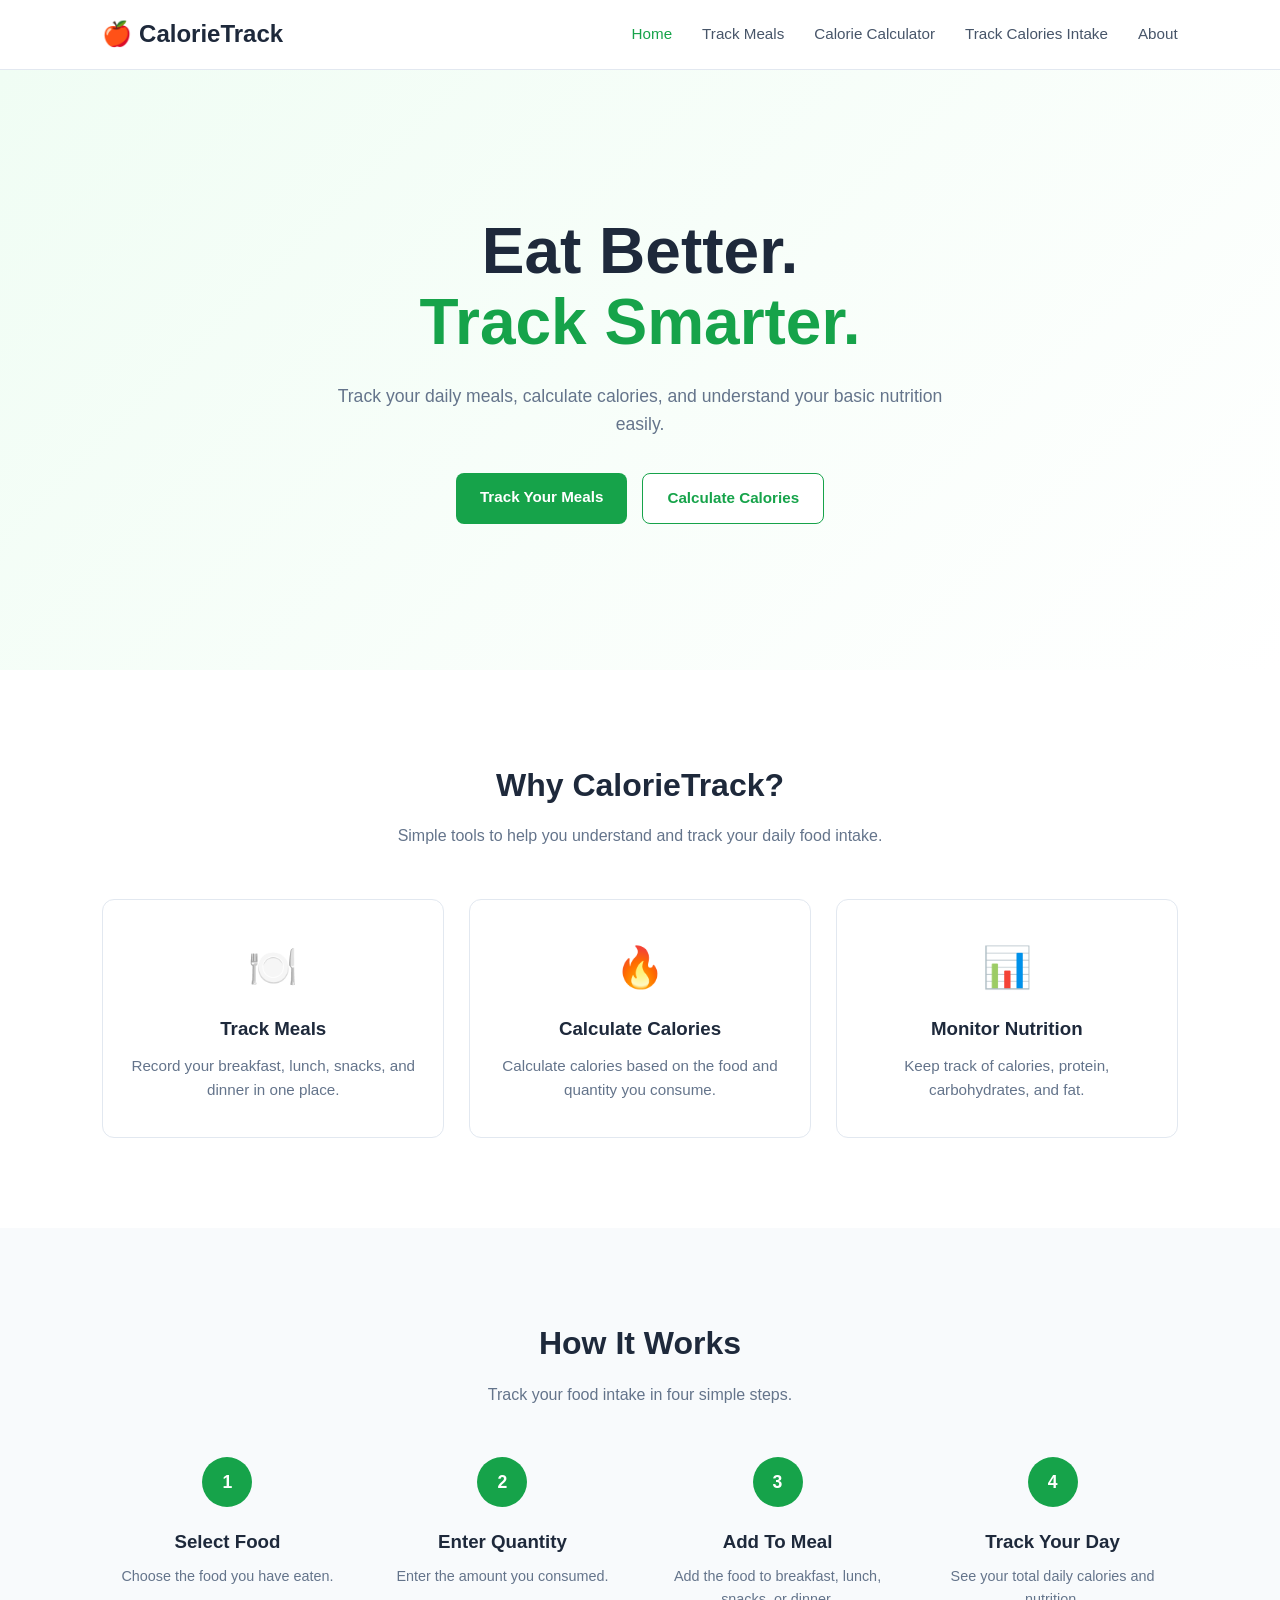
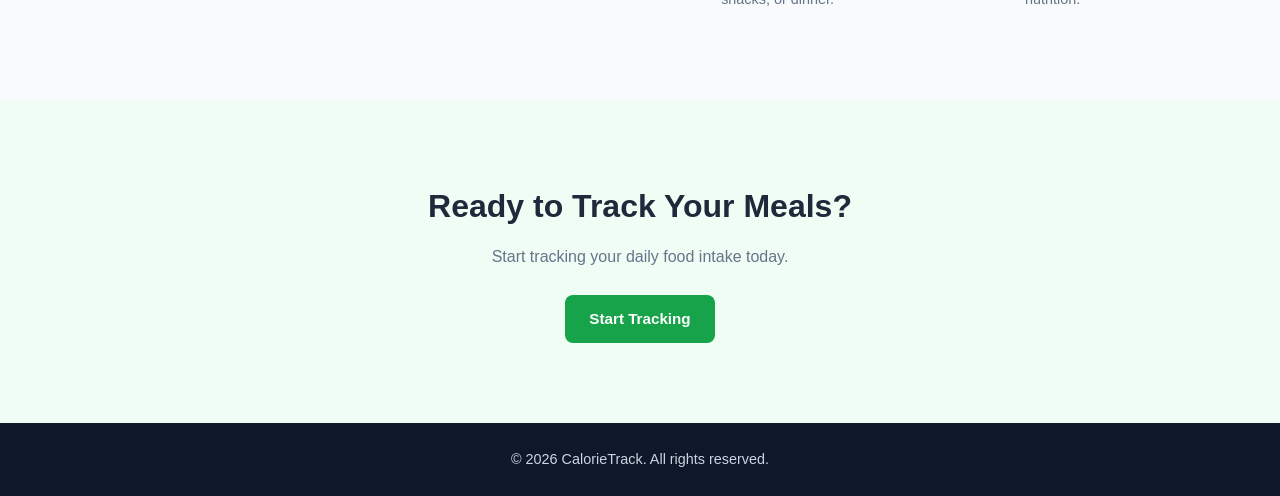
==== index.html @ d3e74d4a "final changes" ====
<!doctype html>
<html lang="en">
  <head>
    <meta charset="UTF-8" />
    <meta name="viewport" content="width=device-width, initial-scale=1.0" />

    <title>CalorieTrack - Food Calorie Calculator</title>

    <!-- Main CSS -->
    <link rel="stylesheet" href="css/style.css" />

    <!-- Home Page CSS -->
    <link rel="stylesheet" href="css/home.css" />
  </head>

  <body>
    <!-- ================= NAVBAR ================= -->

    <header class="navbar">
      <div class="logo">🍎 CalorieTrack</div>

      <nav>
        <a href="index.html" class="active">Home</a>
        <a href="meals.html">Track Meals</a>
        <a href="calculator.html">Calorie Calculator</a>
         <a href="history.html">Track Calories Intake</a>
        <a href="about.html">About</a>
      </nav>
    </header>

    <!-- ================= HERO SECTION ================= -->

    <main>
      <section class="hero">
        <div class="hero-content">
          <h1>
            Eat Better.<br />
            <span>Track Smarter.</span>
          </h1>

          <p>
            Track your daily meals, calculate calories, and understand your
            basic nutrition easily.
          </p>

          <div class="hero-buttons">
            <a href="meals.html" class="btn primary-btn"> Track Your Meals </a>

            <a href="calculator.html" class="btn secondary-btn">
              Calculate Calories
            </a>
          </div>
        </div>
      </section>

      <!-- ================= FEATURES ================= -->

      <section class="features">
        <div class="section-heading">
          <h2>Why CalorieTrack?</h2>

          <p>
            Simple tools to help you understand and track your daily food
            intake.
          </p>
        </div>

        <div class="feature-container">
          <div class="feature-card">
            <div class="feature-icon">🍽️</div>

            <h3>Track Meals</h3>

            <p>
              Record your breakfast, lunch, snacks, and dinner in one place.
            </p>
          </div>

          <div class="feature-card">
            <div class="feature-icon">🔥</div>

            <h3>Calculate Calories</h3>

            <p>
              Calculate calories based on the food and quantity you consume.
            </p>
          </div>

          <div class="feature-card">
            <div class="feature-icon">📊</div>

            <h3>Monitor Nutrition</h3>

            <p>Keep track of calories, protein, carbohydrates, and fat.</p>
          </div>
        </div>
      </section>

      <!-- ================= HOW IT WORKS ================= -->

      <section class="how-it-works">
        <div class="section-heading">
          <h2>How It Works</h2>

          <p>Track your food intake in four simple steps.</p>
        </div>

        <div class="steps-container">
          <div class="step">
            <div class="step-number">1</div>

            <h3>Select Food</h3>

            <p>Choose the food you have eaten.</p>
          </div>

          <div class="step">
            <div class="step-number">2</div>

            <h3>Enter Quantity</h3>

            <p>Enter the amount you consumed.</p>
          </div>

          <div class="step">
            <div class="step-number">3</div>

            <h3>Add To Meal</h3>

            <p>Add the food to breakfast, lunch, snacks, or dinner.</p>
          </div>

          <div class="step">
            <div class="step-number">4</div>

            <h3>Track Your Day</h3>

            <p>See your total daily calories and nutrition.</p>
          </div>
        </div>
      </section>

      <!-- ================= CTA ================= -->

      <section class="cta">
        <h2>Ready to Track Your Meals?</h2>

        <p>Start tracking your daily food intake today.</p>

        <a href="meals.html" class="btn primary-btn"> Start Tracking </a>
      </section>
    </main>

    <!-- ================= FOOTER ================= -->

    <footer>
      <p>© 2026 CalorieTrack. All rights reserved.</p>
    </footer>

    <!-- JavaScript -->
    <script src="js/main.js"></script>
  </body>
</html>
---- css/style.css ----
* {
  margin: 0;
  padding: 0;
  box-sizing: border-box;
}

html {
  scroll-behavior: smooth;
}

body {
  font-family: Arial, Helvetica, sans-serif;
  line-height: 1.6;
  background-color: #f8fafc;
  color: #1e293b;
}

/* ================= NAVBAR ================= */

.navbar {
  width: 100%;
  min-height: 70px;
  padding: 0 8%;
  display: flex;
  align-items: center;
  justify-content: space-between;

  background-color: #ffffff;
  border-bottom: 1px solid #e2e8f0;

  position: sticky;
  top: 0;
  z-index: 1000;
}

.logo {
  font-size: 1.5rem;
  font-weight: 700;
}

.navbar nav {
  display: flex;
  align-items: center;
  gap: 30px;
}

.navbar nav a {
  text-decoration: none;
  color: #475569;
  font-size: 0.95rem;
  font-weight: 500;

  transition: 0.3s;
}

.navbar nav a:hover,
.navbar nav a.active {
  color: #16a34a;
}

/* ================= BUTTONS ================= */

.btn {
  display: inline-block;
  padding: 12px 24px;

  border-radius: 8px;

  text-decoration: none;
  font-size: 0.95rem;
  font-weight: 600;

  transition: 0.3s;
}

.primary-btn {
  background-color: #16a34a;
  color: #ffffff;
}

.primary-btn:hover {
  background-color: #15803d;
}

.secondary-btn {
  background-color: #ffffff;
  color: #16a34a;

  border: 1px solid #16a34a;
}

.secondary-btn:hover {
  background-color: #f0fdf4;
}

/* ================= SECTION HEADING ================= */

.section-heading {
  text-align: center;
  max-width: 650px;
  margin: 0 auto 50px;
}

.section-heading h2 {
  font-size: 2rem;
  margin-bottom: 12px;
}

.section-heading p {
  color: #64748b;
}

/* ================= FOOTER ================= */

footer {
  padding: 25px 8%;
  text-align: center;

  background-color: #0f172a;
  color: #cbd5e1;

  font-size: 0.9rem;
}

/* ================= RESPONSIVE ================= */

@media (max-width: 768px) {
  .navbar {
    padding: 15px 5%;
    flex-direction: column;
    gap: 15px;
  }

  .navbar nav {
    gap: 15px;
    flex-wrap: wrap;
    justify-content: center;
  }

  .navbar nav a {
    font-size: 0.85rem;
  }
}
---- css/home.css ----
main {
  overflow: hidden;
}

/* ================= HERO ================= */

.hero {
  min-height: 600px;

  display: flex;
  align-items: center;
  justify-content: center;

  padding: 80px 8%;

  text-align: center;

  background: linear-gradient(135deg, #f0fdf4, #ffffff);
}

.hero-content {
  max-width: 800px;
}

.hero h1 {
  font-size: 4rem;
  line-height: 1.1;
  margin-bottom: 25px;
}

.hero h1 span {
  color: #16a34a;
}

.hero p {
  max-width: 650px;
  margin: 0 auto 35px;

  font-size: 1.1rem;
  color: #64748b;
}

.hero-buttons {
  display: flex;
  justify-content: center;
  gap: 15px;
  flex-wrap: wrap;
}

/* ================= FEATURES ================= */

.features {
  padding: 90px 8%;
  background-color: #ffffff;
}

.feature-container {
  max-width: 1100px;
  margin: auto;

  display: grid;
  grid-template-columns: repeat(3, 1fr);
  gap: 25px;
}

.feature-card {
  padding: 35px 25px;

  text-align: center;

  border: 1px solid #e2e8f0;
  border-radius: 12px;

  background-color: #ffffff;

  transition: 0.3s;
}

.feature-card:hover {
  transform: translateY(-6px);
  box-shadow: 0 10px 25px rgba(0, 0, 0, 0.08);
}

.feature-icon {
  font-size: 2.5rem;
  margin-bottom: 15px;
}

.feature-card h3 {
  margin-bottom: 10px;
}

.feature-card p {
  color: #64748b;
  font-size: 0.95rem;
}

/* ================= HOW IT WORKS ================= */

.how-it-works {
  padding: 90px 8%;
  background-color: #f8fafc;
}

.steps-container {
  max-width: 1100px;
  margin: auto;

  display: grid;
  grid-template-columns: repeat(4, 1fr);
  gap: 25px;
}

.step {
  text-align: center;
}

.step-number {
  width: 50px;
  height: 50px;

  margin: 0 auto 20px;

  display: flex;
  align-items: center;
  justify-content: center;

  border-radius: 50%;

  background-color: #16a34a;
  color: #ffffff;

  font-weight: 700;
  font-size: 1.1rem;
}

.step h3 {
  margin-bottom: 8px;
}

.step p {
  color: #64748b;
  font-size: 0.9rem;
}

/* ================= CTA ================= */

.cta {
  padding: 80px 8%;

  text-align: center;

  background-color: #f0fdf4;
}

.cta h2 {
  font-size: 2rem;
  margin-bottom: 12px;
}

.cta p {
  color: #64748b;
  margin-bottom: 25px;
}

/* ================= RESPONSIVE ================= */

@media (max-width: 900px) {
  .feature-container {
    grid-template-columns: 1fr;
    max-width: 500px;
  }

  .steps-container {
    grid-template-columns: repeat(2, 1fr);
  }

  .hero h1 {
    font-size: 3rem;
  }
}

@media (max-width: 600px) {
  .steps-container {
    grid-template-columns: 1fr;
  }

  .hero {
    min-height: 500px;
    padding: 60px 5%;
  }

  .hero h1 {
    font-size: 2.5rem;
  }

  .hero p {
    font-size: 1rem;
  }

  .features,
  .how-it-works {
    padding: 60px 5%;
  }
}
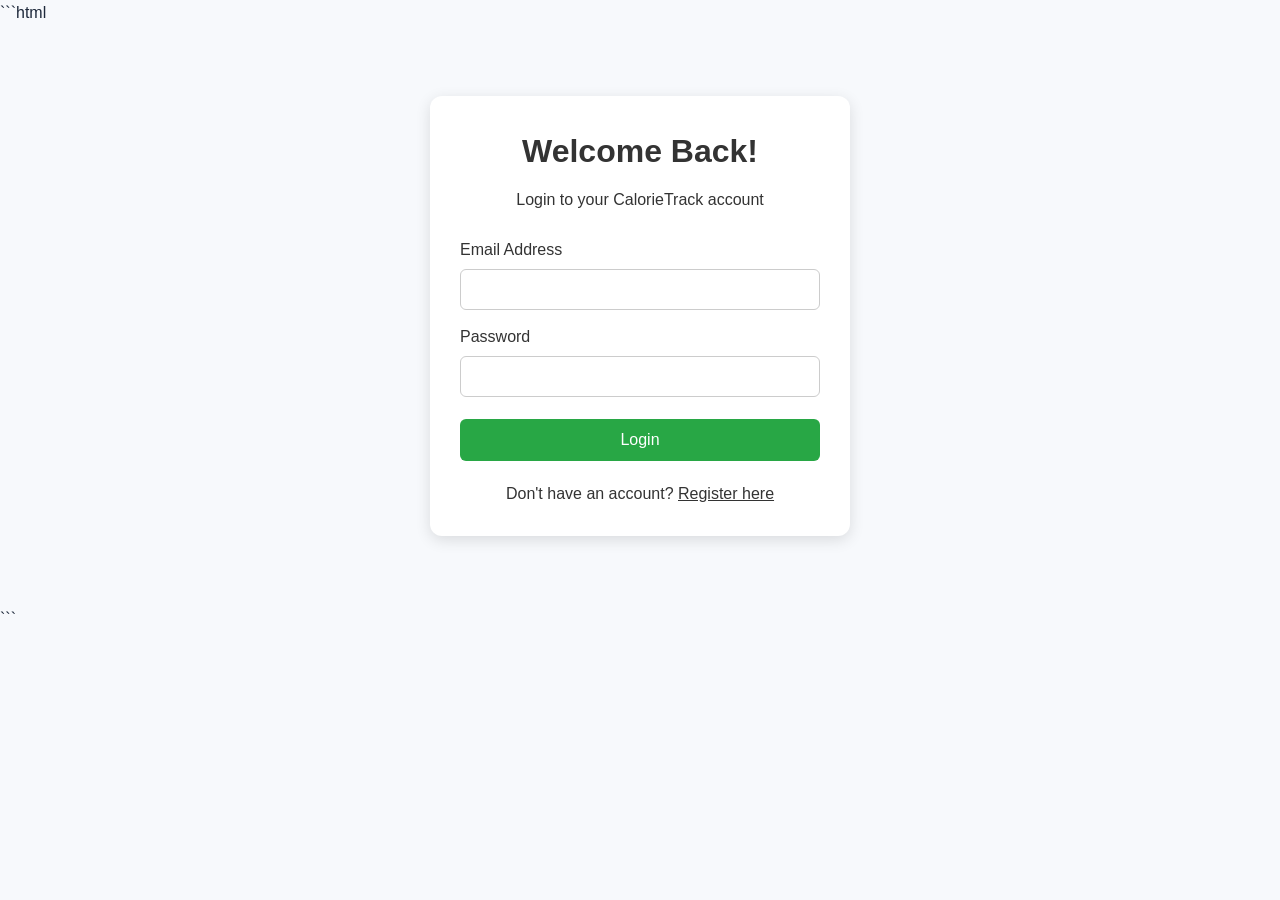
==== commit 03c9d32f: "Final CalorieTrack project" ====
--- a/index.html
+++ b/index.html
@@ -23,8 +23,10 @@
         <a href="index.html" class="active">Home</a>
         <a href="meals.html">Track Meals</a>
         <a href="calculator.html">Calorie Calculator</a>
-         <a href="history.html">Track Calories Intake</a>
+        <a href="history.html">Track Calories Intake</a>
         <a href="about.html">About</a>
+        <span id="loggedInUser"></span>
+        <button type="button" onclick="logout()">Logout</button>
       </nav>
     </header>
 
@@ -159,5 +161,12 @@
 
     <!-- JavaScript -->
     <script src="js/main.js"></script>
+    <script src="js/auth.js"></script>
+    <script>
+      protectPage();
+    </script>
+    <script>
+    displayLoggedInUser();
+</script>
   </body>
 </html>
--- a/css/style.css
+++ b/css/style.css
@@ -1,3 +1,9 @@
+/* ======================================================
+   CALORIETRACK - GLOBAL STYLES
+   ====================================================== */
+
+/* ================= RESET ================= */
+
 * {
   margin: 0;
   padding: 0;
@@ -11,133 +17,525 @@
 body {
   font-family: Arial, Helvetica, sans-serif;
   line-height: 1.6;
-  background-color: #f8fafc;
+
+  background: #f7f9fc;
+
   color: #1e293b;
-}
-
-/* ================= NAVBAR ================= */
+
+  min-height: 100vh;
+
+  -webkit-font-smoothing: antialiased;
+}
+
+/* ======================================================
+   COMMON CONTAINER
+   ====================================================== */
+
+.container {
+  width: 90%;
+  max-width: 1200px;
+  margin: 0 auto;
+}
+
+/* ======================================================
+   NAVBAR
+   ====================================================== */
 
 .navbar {
   width: 100%;
-  min-height: 70px;
-  padding: 0 8%;
+
+  min-height: 74px;
+
+  padding: 0 6%;
+
   display: flex;
+
   align-items: center;
+
   justify-content: space-between;
 
-  background-color: #ffffff;
-  border-bottom: 1px solid #e2e8f0;
+  gap: 30px;
+
+  background: rgba(255, 255, 255, 0.96);
+
+  border-bottom: 1px solid #e6ebf1;
 
   position: sticky;
+
   top: 0;
+
   z-index: 1000;
+
+  box-shadow: 0 2px 12px rgba(15, 23, 42, 0.04);
+}
+
+/* ======================================================
+   LOGO
+   ====================================================== */
+
+/* ==================================
+   LOGIN USER AND LOGOUT BUTTON
+================================== */
+
+#loggedInUser {
+  display: inline-block;
+  color: inherit;
+  font-size: 14px;
+  font-weight: 600;
+  margin-right: 12px;
+  vertical-align: middle;
+}
+
+button[onclick="logout()"] {
+  display: inline-block;
+  padding: 9px 16px;
+  background-color: #e74c3c;
+  color: #ffffff;
+  border: none;
+  border-radius: 6px;
+  font-size: 14px;
+  font-weight: 600;
+  cursor: pointer;
+  transition:
+    background-color 0.3s ease,
+    transform 0.2s ease;
+  vertical-align: middle;
+}
+
+button[onclick="logout()"]:hover {
+  background-color: #c0392b;
+  transform: translateY(-1px);
+}
+
+button[onclick="logout()"]:active {
+  transform: translateY(0);
+}
+
+/* Mobile responsive styling */
+@media (max-width: 600px) {
+  #loggedInUser {
+    font-size: 12px;
+    margin-right: 6px;
+  }
+
+  button[onclick="logout()"] {
+    padding: 7px 11px;
+    font-size: 12px;
+  }
 }
 
 .logo {
-  font-size: 1.5rem;
+  display: flex;
+
+  align-items: center;
+
+  gap: 8px;
+
+  flex-shrink: 0;
+
+  color: #182b49;
+
+  font-size: 1.55rem;
+
   font-weight: 700;
-}
+
+  letter-spacing: -0.4px;
+}
+
+/* ======================================================
+   NAVIGATION
+   ====================================================== */
 
 .navbar nav {
   display: flex;
+
   align-items: center;
-  gap: 30px;
+
+  justify-content: flex-end;
+
+  gap: 8px;
 }
 
 .navbar nav a {
+  position: relative;
+
+  padding: 9px 12px;
+
   text-decoration: none;
-  color: #475569;
-  font-size: 0.95rem;
+
+  color: #526581;
+
+  font-size: 0.94rem;
+
   font-weight: 500;
 
-  transition: 0.3s;
-}
-
-.navbar nav a:hover,
+  border-radius: 7px;
+
+  transition:
+    color 0.2s ease,
+    background 0.2s ease;
+}
+
+/* Hover */
+
+.navbar nav a:hover {
+  color: #16803c;
+
+  background: #f1f8f3;
+}
+
+/* Active */
+
 .navbar nav a.active {
-  color: #16a34a;
-}
-
-/* ================= BUTTONS ================= */
+  color: #16803c;
+
+  background: #eef8f1;
+
+  font-weight: 600;
+}
+
+/* ======================================================
+   BUTTON BASE
+   ====================================================== */
 
 .btn {
-  display: inline-block;
-  padding: 12px 24px;
-
-  border-radius: 8px;
+  display: inline-flex;
+
+  align-items: center;
+
+  justify-content: center;
+
+  min-height: 44px;
+
+  padding: 0 20px;
+
+  border-radius: 9px;
+
+  border: none;
 
   text-decoration: none;
-  font-size: 0.95rem;
+
+  font-family: inherit;
+
+  font-size: 0.94rem;
+
   font-weight: 600;
 
-  transition: 0.3s;
-}
+  cursor: pointer;
+
+  transition:
+    background 0.2s ease,
+    color 0.2s ease,
+    border-color 0.2s ease,
+    transform 0.2s ease,
+    box-shadow 0.2s ease;
+
+  box-sizing: border-box;
+}
+
+/* ======================================================
+   PRIMARY BUTTON
+   ====================================================== */
 
 .primary-btn {
-  background-color: #16a34a;
+  background: #16a34a;
+
   color: #ffffff;
+
+  box-shadow: 0 4px 12px rgba(22, 163, 74, 0.16);
 }
 
 .primary-btn:hover {
-  background-color: #15803d;
-}
+  background: #15803d;
+
+  color: #ffffff;
+
+  transform: translateY(-1px);
+
+  box-shadow: 0 6px 16px rgba(22, 163, 74, 0.22);
+}
+
+.primary-btn:active {
+  transform: translateY(0);
+}
+
+/* ======================================================
+   SECONDARY BUTTON
+   ====================================================== */
 
 .secondary-btn {
-  background-color: #ffffff;
-  color: #16a34a;
-
-  border: 1px solid #16a34a;
+  background: #ffffff;
+
+  color: #16803c;
+
+  border: 1px solid #b9dec4;
 }
 
 .secondary-btn:hover {
-  background-color: #f0fdf4;
-}
-
-/* ================= SECTION HEADING ================= */
+  background: #f1f8f3;
+
+  color: #15803d;
+
+  border-color: #8fc9a0;
+
+  transform: translateY(-1px);
+}
+
+/* ======================================================
+   BUTTON FOCUS
+   ====================================================== */
+
+.btn:focus-visible,
+.navbar nav a:focus-visible {
+  outline: 3px solid rgba(22, 163, 74, 0.18);
+
+  outline-offset: 2px;
+}
+
+/* ======================================================
+   SECTION HEADING
+   ====================================================== */
 
 .section-heading {
+  max-width: 680px;
+
+  margin: 0 auto 45px;
+
   text-align: center;
-  max-width: 650px;
-  margin: 0 auto 50px;
 }
 
 .section-heading h2 {
+  margin-bottom: 10px;
+
+  color: #182b49;
+
   font-size: 2rem;
-  margin-bottom: 12px;
+
+  line-height: 1.25;
+
+  font-weight: 700;
+
+  letter-spacing: -0.4px;
 }
 
 .section-heading p {
   color: #64748b;
-}
-
-/* ================= FOOTER ================= */
+
+  font-size: 0.98rem;
+
+  line-height: 1.7;
+}
+
+/* ======================================================
+   COMMON CARD
+   ====================================================== */
+
+.card {
+  background: #ffffff;
+
+  border: 1px solid #e5eaf0;
+
+  border-radius: 14px;
+
+  box-shadow: 0 5px 20px rgba(15, 23, 42, 0.05);
+
+  transition:
+    transform 0.2s ease,
+    box-shadow 0.2s ease;
+}
+
+.card:hover {
+  transform: translateY(-2px);
+
+  box-shadow: 0 9px 26px rgba(15, 23, 42, 0.08);
+}
+
+/* ======================================================
+   COMMON INPUT
+   ====================================================== */
+
+input,
+select,
+textarea {
+  font-family: inherit;
+}
+
+input:focus,
+select:focus,
+textarea:focus {
+  outline: none;
+
+  border-color: #16a34a;
+
+  box-shadow: 0 0 0 3px rgba(22, 163, 74, 0.1);
+}
+
+/* ======================================================
+   LINKS
+   ====================================================== */
+
+a {
+  color: inherit;
+}
+
+/* ======================================================
+   FOOTER
+   ====================================================== */
 
 footer {
-  padding: 25px 8%;
+  margin-top: 40px;
+
+  padding: 28px 6%;
+
   text-align: center;
 
-  background-color: #0f172a;
+  background: #172033;
+
   color: #cbd5e1;
 
-  font-size: 0.9rem;
-}
-
-/* ================= RESPONSIVE ================= */
+  border-top: 1px solid #263249;
+
+  font-size: 0.88rem;
+}
+
+footer p {
+  margin: 0;
+
+  line-height: 1.6;
+}
+
+/* ======================================================
+   SCROLLBAR
+   ====================================================== */
+
+::-webkit-scrollbar {
+  width: 8px;
+
+  height: 8px;
+}
+
+::-webkit-scrollbar-track {
+  background: #f1f5f9;
+}
+
+::-webkit-scrollbar-thumb {
+  background: #cbd5e1;
+
+  border-radius: 20px;
+}
+
+::-webkit-scrollbar-thumb:hover {
+  background: #94a3b8;
+}
+
+/* ======================================================
+   SELECTION
+   ====================================================== */
+
+::selection {
+  background: #dff4e5;
+
+  color: #14532d;
+}
+
+/* ======================================================
+   RESPONSIVE - TABLET
+   ====================================================== */
+
+@media (max-width: 1000px) {
+  .navbar {
+    padding: 0 4%;
+  }
+
+  .navbar nav {
+    gap: 3px;
+  }
+
+  .navbar nav a {
+    padding: 8px 9px;
+
+    font-size: 0.88rem;
+  }
+}
+
+/* ======================================================
+   RESPONSIVE - MOBILE
+   ====================================================== */
 
 @media (max-width: 768px) {
   .navbar {
+    min-height: auto;
+
     padding: 15px 5%;
+
     flex-direction: column;
-    gap: 15px;
+
+    gap: 12px;
+  }
+
+  .logo {
+    font-size: 1.45rem;
   }
 
   .navbar nav {
-    gap: 15px;
+    width: 100%;
+
+    justify-content: center;
+
     flex-wrap: wrap;
-    justify-content: center;
+
+    gap: 5px;
   }
 
   .navbar nav a {
-    font-size: 0.85rem;
-  }
-}
+    padding: 7px 9px;
+
+    font-size: 0.84rem;
+  }
+
+  .section-heading {
+    margin-bottom: 32px;
+  }
+
+  .section-heading h2 {
+    font-size: 1.7rem;
+  }
+
+  .section-heading p {
+    font-size: 0.92rem;
+  }
+
+  .btn {
+    min-height: 43px;
+
+    padding: 0 17px;
+
+    font-size: 0.9rem;
+  }
+
+  footer {
+    padding: 24px 5%;
+
+    font-size: 0.82rem;
+  }
+}
+
+/* ======================================================
+   RESPONSIVE - SMALL MOBILE
+   ====================================================== */
+
+@media (max-width: 480px) {
+  .navbar nav {
+    gap: 3px;
+  }
+
+  .navbar nav a {
+    padding: 6px 7px;
+
+    font-size: 0.78rem;
+  }
+
+  .logo {
+    font-size: 1.35rem;
+  }
+}
--- a/css/home.css
+++ b/css/home.css
@@ -1,205 +1,723 @@
+/* ======================================================
+   CALORIETRACK - HOME PAGE
+   ====================================================== */
+
+
+/* ======================================================
+   MAIN
+   ====================================================== */
+
 main {
-  overflow: hidden;
-}
-
-/* ================= HERO ================= */
+    overflow: hidden;
+}
+
+
+/* ======================================================
+   HERO SECTION
+   ====================================================== */
 
 .hero {
-  min-height: 600px;
-
-  display: flex;
-  align-items: center;
-  justify-content: center;
-
-  padding: 80px 8%;
-
-  text-align: center;
-
-  background: linear-gradient(135deg, #f0fdf4, #ffffff);
-}
+
+    min-height: 620px;
+
+    display: flex;
+
+    align-items: center;
+
+    justify-content: center;
+
+    padding: 90px 8%;
+
+    text-align: center;
+
+    background:
+        radial-gradient(
+            circle at top left,
+            rgba(76, 175, 80, 0.12),
+            transparent 35%
+        ),
+        radial-gradient(
+            circle at bottom right,
+            rgba(22, 163, 74, 0.08),
+            transparent 35%
+        ),
+        linear-gradient(
+            135deg,
+            #f0fdf4 0%,
+            #ffffff 55%,
+            #f8fafc 100%
+        );
+
+    position: relative;
+
+}
+
+
+/* Decorative background circle */
+
+.hero::before {
+
+    content: "";
+
+    position: absolute;
+
+    width: 280px;
+
+    height: 280px;
+
+    border-radius: 50%;
+
+    background: rgba(76, 175, 80, 0.06);
+
+    top: -120px;
+
+    right: -80px;
+
+}
+
+
+/* HERO CONTENT */
 
 .hero-content {
-  max-width: 800px;
-}
+
+    max-width: 850px;
+
+    position: relative;
+
+    z-index: 1;
+
+}
+
+
+/* SMALL BADGE */
+
+.hero-content::before {
+
+    content: "🍎  Smart Food & Calorie Tracking";
+
+    display: inline-block;
+
+    margin-bottom: 22px;
+
+    padding: 8px 15px;
+
+    border-radius: 30px;
+
+    background: #eaf7ee;
+
+    border: 1px solid #d5eedb;
+
+    color: #16803c;
+
+    font-size: 13px;
+
+    font-weight: 600;
+
+}
+
+
+/* HERO TITLE */
 
 .hero h1 {
-  font-size: 4rem;
-  line-height: 1.1;
-  margin-bottom: 25px;
-}
+
+    margin: 0 0 22px;
+
+    color: #182b49;
+
+    font-size: clamp(2.8rem, 6vw, 4.4rem);
+
+    line-height: 1.08;
+
+    font-weight: 800;
+
+    letter-spacing: -1.5px;
+
+}
+
+
+/* GREEN TITLE */
 
 .hero h1 span {
-  color: #16a34a;
-}
+
+    color: #16a34a;
+
+}
+
+
+/* HERO DESCRIPTION */
 
 .hero p {
-  max-width: 650px;
-  margin: 0 auto 35px;
-
-  font-size: 1.1rem;
-  color: #64748b;
-}
+
+    max-width: 680px;
+
+    margin: 0 auto 35px;
+
+    color: #64748b;
+
+    font-size: 1.1rem;
+
+    line-height: 1.8;
+
+}
+
+
+/* ======================================================
+   HERO BUTTONS
+   ====================================================== */
 
 .hero-buttons {
-  display: flex;
-  justify-content: center;
-  gap: 15px;
-  flex-wrap: wrap;
-}
-
-/* ================= FEATURES ================= */
+
+    display: flex;
+
+    align-items: center;
+
+    justify-content: center;
+
+    gap: 14px;
+
+    flex-wrap: wrap;
+
+}
+
+
+/* Hero button sizing */
+
+.hero-buttons .btn {
+
+    min-width: 155px;
+
+    text-align: center;
+
+}
+
+
+/* ======================================================
+   FEATURES SECTION
+   ====================================================== */
 
 .features {
-  padding: 90px 8%;
-  background-color: #ffffff;
-}
+
+    padding: 95px 8%;
+
+    background: #ffffff;
+
+}
+
+
+/* FEATURE CONTAINER */
 
 .feature-container {
-  max-width: 1100px;
-  margin: auto;
-
-  display: grid;
-  grid-template-columns: repeat(3, 1fr);
-  gap: 25px;
-}
+
+    width: 100%;
+
+    max-width: 1120px;
+
+    margin: 0 auto;
+
+    display: grid;
+
+    grid-template-columns: repeat(3, 1fr);
+
+    gap: 22px;
+
+}
+
+
+/* ======================================================
+   FEATURE CARD
+   ====================================================== */
 
 .feature-card {
-  padding: 35px 25px;
-
-  text-align: center;
-
-  border: 1px solid #e2e8f0;
-  border-radius: 12px;
-
-  background-color: #ffffff;
-
-  transition: 0.3s;
-}
+
+    position: relative;
+
+    padding: 32px 26px;
+
+    text-align: center;
+
+    background: #ffffff;
+
+    border: 1px solid #e5eaf0;
+
+    border-radius: 16px;
+
+    box-shadow:
+        0 5px 18px rgba(15, 23, 42, 0.05);
+
+    transition:
+        transform 0.25s ease,
+        box-shadow 0.25s ease,
+        border-color 0.25s ease;
+
+}
+
+
+/* TOP ACCENT */
+
+.feature-card::before {
+
+    content: "";
+
+    position: absolute;
+
+    top: 0;
+
+    left: 25%;
+
+    width: 50%;
+
+    height: 3px;
+
+    border-radius: 0 0 10px 10px;
+
+    background: #4caf50;
+
+    opacity: 0;
+
+    transition: opacity 0.25s ease;
+
+}
+
+
+/* HOVER */
 
 .feature-card:hover {
-  transform: translateY(-6px);
-  box-shadow: 0 10px 25px rgba(0, 0, 0, 0.08);
-}
+
+    transform: translateY(-7px);
+
+    border-color: #d5ead9;
+
+    box-shadow:
+        0 14px 30px rgba(15, 23, 42, 0.09);
+
+}
+
+
+.feature-card:hover::before {
+
+    opacity: 1;
+
+}
+
+
+/* ======================================================
+   FEATURE ICON
+   ====================================================== */
 
 .feature-icon {
-  font-size: 2.5rem;
-  margin-bottom: 15px;
-}
+
+    width: 58px;
+
+    height: 58px;
+
+    margin: 0 auto 18px;
+
+    display: flex;
+
+    align-items: center;
+
+    justify-content: center;
+
+    border-radius: 14px;
+
+    background: #f0f8f2;
+
+    font-size: 28px;
+
+}
+
+
+/* FEATURE TITLE */
 
 .feature-card h3 {
-  margin-bottom: 10px;
-}
+
+    margin: 0 0 10px;
+
+    color: #182b49;
+
+    font-size: 18px;
+
+    font-weight: 700;
+
+}
+
+
+/* FEATURE DESCRIPTION */
 
 .feature-card p {
-  color: #64748b;
-  font-size: 0.95rem;
-}
-
-/* ================= HOW IT WORKS ================= */
+
+    margin: 0;
+
+    color: #718096;
+
+    font-size: 14px;
+
+    line-height: 1.7;
+
+}
+
+
+/* ======================================================
+   HOW IT WORKS
+   ====================================================== */
 
 .how-it-works {
-  padding: 90px 8%;
-  background-color: #f8fafc;
-}
+
+    padding: 95px 8%;
+
+    background:
+        linear-gradient(
+            180deg,
+            #f8fafc 0%,
+            #f4f8f5 100%
+        );
+
+}
+
+
+/* STEPS CONTAINER */
 
 .steps-container {
-  max-width: 1100px;
-  margin: auto;
-
-  display: grid;
-  grid-template-columns: repeat(4, 1fr);
-  gap: 25px;
-}
+
+    width: 100%;
+
+    max-width: 1120px;
+
+    margin: 0 auto;
+
+    display: grid;
+
+    grid-template-columns: repeat(4, 1fr);
+
+    gap: 25px;
+
+}
+
+
+/* ======================================================
+   STEP
+   ====================================================== */
 
 .step {
-  text-align: center;
-}
+
+    position: relative;
+
+    padding: 10px 12px;
+
+    text-align: center;
+
+}
+
+
+/* ======================================================
+   STEP NUMBER
+   ====================================================== */
 
 .step-number {
-  width: 50px;
-  height: 50px;
-
-  margin: 0 auto 20px;
-
-  display: flex;
-  align-items: center;
-  justify-content: center;
-
-  border-radius: 50%;
-
-  background-color: #16a34a;
-  color: #ffffff;
-
-  font-weight: 700;
-  font-size: 1.1rem;
-}
+
+    width: 55px;
+
+    height: 55px;
+
+    margin: 0 auto 18px;
+
+    display: flex;
+
+    align-items: center;
+
+    justify-content: center;
+
+    border-radius: 50%;
+
+    background: #16a34a;
+
+    color: #ffffff;
+
+    font-size: 17px;
+
+    font-weight: 700;
+
+    box-shadow:
+        0 6px 16px rgba(22, 163, 74, 0.22);
+
+}
+
+
+/* STEP TITLE */
 
 .step h3 {
-  margin-bottom: 8px;
-}
+
+    margin: 0 0 8px;
+
+    color: #182b49;
+
+    font-size: 17px;
+
+    font-weight: 700;
+
+}
+
+
+/* STEP DESCRIPTION */
 
 .step p {
-  color: #64748b;
-  font-size: 0.9rem;
-}
-
-/* ================= CTA ================= */
+
+    margin: 0;
+
+    color: #718096;
+
+    font-size: 13px;
+
+    line-height: 1.7;
+
+}
+
+
+/* ======================================================
+   CTA SECTION
+   ====================================================== */
 
 .cta {
-  padding: 80px 8%;
-
-  text-align: center;
-
-  background-color: #f0fdf4;
-}
+
+    padding: 85px 8%;
+
+    text-align: center;
+
+    background:
+        radial-gradient(
+            circle at center,
+            rgba(76, 175, 80, 0.12),
+            transparent 55%
+        ),
+        #f0fdf4;
+
+    border-top: 1px solid #e1f0e4;
+
+}
+
+
+/* CTA TITLE */
 
 .cta h2 {
-  font-size: 2rem;
-  margin-bottom: 12px;
-}
+
+    margin: 0 0 12px;
+
+    color: #182b49;
+
+    font-size: 32px;
+
+    font-weight: 750;
+
+}
+
+
+/* CTA DESCRIPTION */
 
 .cta p {
-  color: #64748b;
-  margin-bottom: 25px;
-}
-
-/* ================= RESPONSIVE ================= */
-
-@media (max-width: 900px) {
-  .feature-container {
-    grid-template-columns: 1fr;
-    max-width: 500px;
-  }
-
-  .steps-container {
-    grid-template-columns: repeat(2, 1fr);
-  }
-
-  .hero h1 {
-    font-size: 3rem;
-  }
-}
-
-@media (max-width: 600px) {
-  .steps-container {
-    grid-template-columns: 1fr;
-  }
-
-  .hero {
-    min-height: 500px;
-    padding: 60px 5%;
-  }
-
-  .hero h1 {
-    font-size: 2.5rem;
-  }
-
-  .hero p {
-    font-size: 1rem;
-  }
-
-  .features,
-  .how-it-works {
-    padding: 60px 5%;
-  }
-}
+
+    max-width: 600px;
+
+    margin: 0 auto 25px;
+
+    color: #64748b;
+
+    font-size: 15px;
+
+    line-height: 1.7;
+
+}
+
+
+/* ======================================================
+   RESPONSIVE - TABLET
+   ====================================================== */
+
+@media (max-width: 1000px) {
+
+    .hero {
+
+        min-height: 560px;
+
+        padding: 75px 6%;
+
+    }
+
+
+    .feature-container {
+
+        grid-template-columns: repeat(2, 1fr);
+
+        max-width: 750px;
+
+    }
+
+
+    .steps-container {
+
+        grid-template-columns: repeat(2, 1fr);
+
+        max-width: 750px;
+
+        row-gap: 40px;
+
+    }
+
+}
+
+
+/* ======================================================
+   RESPONSIVE - MOBILE
+   ====================================================== */
+
+@media (max-width: 650px) {
+
+    .hero {
+
+        min-height: 540px;
+
+        padding: 65px 5%;
+
+    }
+
+
+    .hero-content::before {
+
+        font-size: 11px;
+
+        padding: 7px 12px;
+
+    }
+
+
+    .hero h1 {
+
+        font-size: 2.7rem;
+
+        letter-spacing: -0.8px;
+
+    }
+
+
+    .hero p {
+
+        font-size: 15px;
+
+        line-height: 1.7;
+
+        margin-bottom: 28px;
+
+    }
+
+
+    .hero-buttons {
+
+        flex-direction: column;
+
+        width: 100%;
+
+    }
+
+
+    .hero-buttons .btn {
+
+        width: 100%;
+
+        max-width: 280px;
+
+    }
+
+
+    /* FEATURES */
+
+    .features {
+
+        padding: 65px 5%;
+
+    }
+
+
+    .feature-container {
+
+        grid-template-columns: 1fr;
+
+        max-width: 480px;
+
+        gap: 16px;
+
+    }
+
+
+    .feature-card {
+
+        padding: 28px 22px;
+
+    }
+
+
+    /* HOW IT WORKS */
+
+    .how-it-works {
+
+        padding: 65px 5%;
+
+    }
+
+
+    .steps-container {
+
+        grid-template-columns: 1fr;
+
+        max-width: 480px;
+
+        gap: 30px;
+
+    }
+
+
+    /* CTA */
+
+    .cta {
+
+        padding: 65px 5%;
+
+    }
+
+
+    .cta h2 {
+
+        font-size: 27px;
+
+    }
+
+
+    .cta p {
+
+        font-size: 14px;
+
+    }
+
+}
+
+
+/* ======================================================
+   VERY SMALL DEVICES
+   ====================================================== */
+
+@media (max-width: 400px) {
+
+    .hero h1 {
+
+        font-size: 2.35rem;
+
+    }
+
+
+    .hero {
+
+        padding-left: 4%;
+
+        padding-right: 4%;
+
+    }
+
+}
